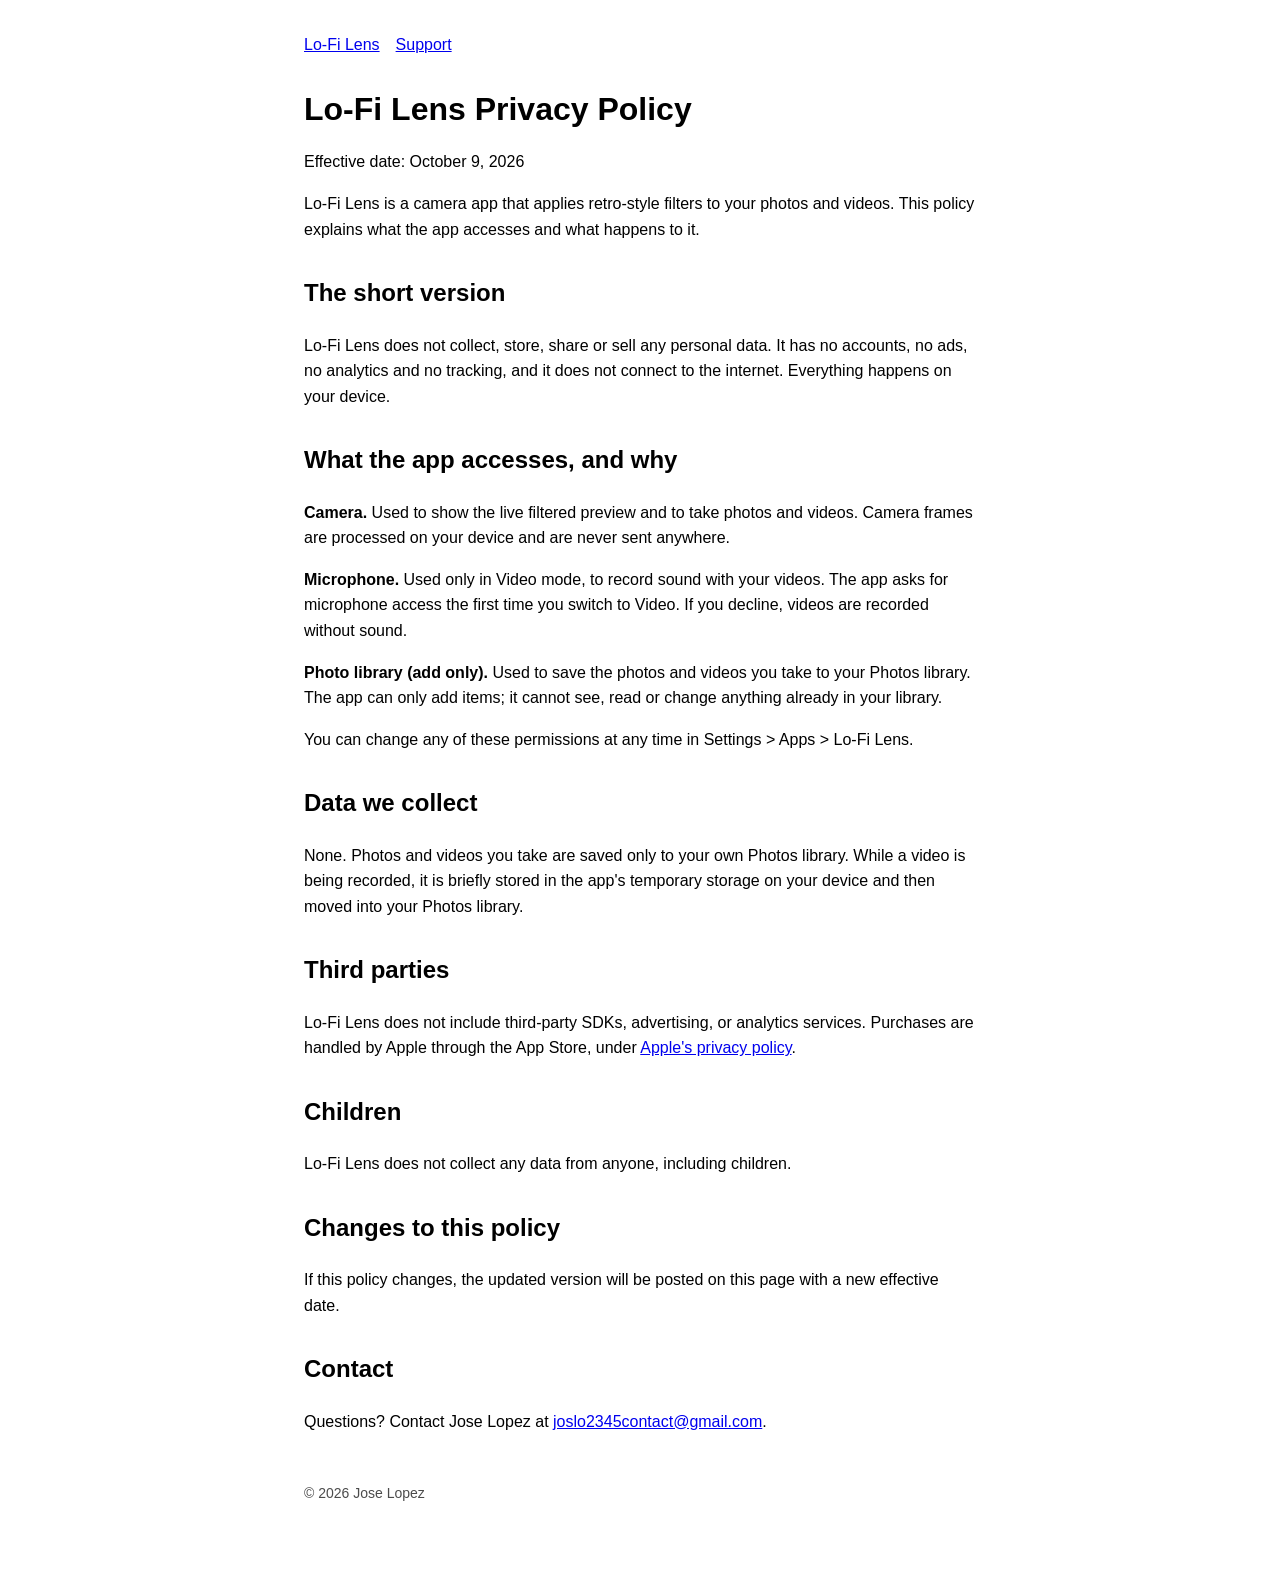
==== privacy/index.html @ a7b00af8 "Add Lo-Fi Lens home, privacy policy and support pages Co-Authored-By: Claude Opus 5.5 <noreply@anthr" ====
<!DOCTYPE html>
<html lang="en">
<head>
  <meta charset="utf-8">
  <meta name="viewport" content="width=device-width, initial-scale=1">
  <title>Privacy Policy – Lo-Fi Lens</title>
  <link rel="stylesheet" href="../style.css">
</head>
<body>
  <nav><a href="../">Lo-Fi Lens</a><a href="../support/">Support</a></nav>

  <h1>Lo-Fi Lens Privacy Policy</h1>
  <p>Effective date: October 9, 2026</p>

  <p>Lo-Fi Lens is a camera app that applies retro-style filters to your photos and videos.
  This policy explains what the app accesses and what happens to it.</p>

  <h2>The short version</h2>
  <p>Lo-Fi Lens does not collect, store, share or sell any personal data. It has no accounts,
  no ads, no analytics and no tracking, and it does not connect to the internet. Everything
  happens on your device.</p>

  <h2>What the app accesses, and why</h2>
  <p><strong>Camera.</strong> Used to show the live filtered preview and to take photos and
  videos. Camera frames are processed on your device and are never sent anywhere.</p>
  <p><strong>Microphone.</strong> Used only in Video mode, to record sound with your videos.
  The app asks for microphone access the first time you switch to Video. If you decline,
  videos are recorded without sound.</p>
  <p><strong>Photo library (add only).</strong> Used to save the photos and videos you take to
  your Photos library. The app can only add items; it cannot see, read or change anything
  already in your library.</p>
  <p>You can change any of these permissions at any time in Settings &gt; Apps &gt; Lo-Fi Lens.</p>

  <h2>Data we collect</h2>
  <p>None. Photos and videos you take are saved only to your own Photos library. While a video
  is being recorded, it is briefly stored in the app's temporary storage on your device and
  then moved into your Photos library.</p>

  <h2>Third parties</h2>
  <p>Lo-Fi Lens does not include third-party SDKs, advertising, or analytics services.
  Purchases are handled by Apple through the App Store, under
  <a href="https://www.apple.com/legal/privacy/">Apple's privacy policy</a>.</p>

  <h2>Children</h2>
  <p>Lo-Fi Lens does not collect any data from anyone, including children.</p>

  <h2>Changes to this policy</h2>
  <p>If this policy changes, the updated version will be posted on this page with a new
  effective date.</p>

  <h2>Contact</h2>
  <p>Questions? Contact Jose Lopez at
  <a href="mailto:joslo2345contact@gmail.com">joslo2345contact@gmail.com</a>.</p>

  <footer>© 2026 Jose Lopez</footer>
</body>
</html>
---- style.css ----
:root { color-scheme: light dark; }
body {
  font-family: -apple-system, BlinkMacSystemFont, "Helvetica Neue", Arial, sans-serif;
  line-height: 1.6;
  max-width: 42rem;
  margin: 0 auto;
  padding: 2rem 1.25rem 4rem;
}
h1 { line-height: 1.2; }
h2 { margin-top: 2rem; }
nav { margin-bottom: 2rem; }
nav a { margin-right: 1rem; }
footer { margin-top: 3rem; font-size: 0.875rem; opacity: 0.7; }
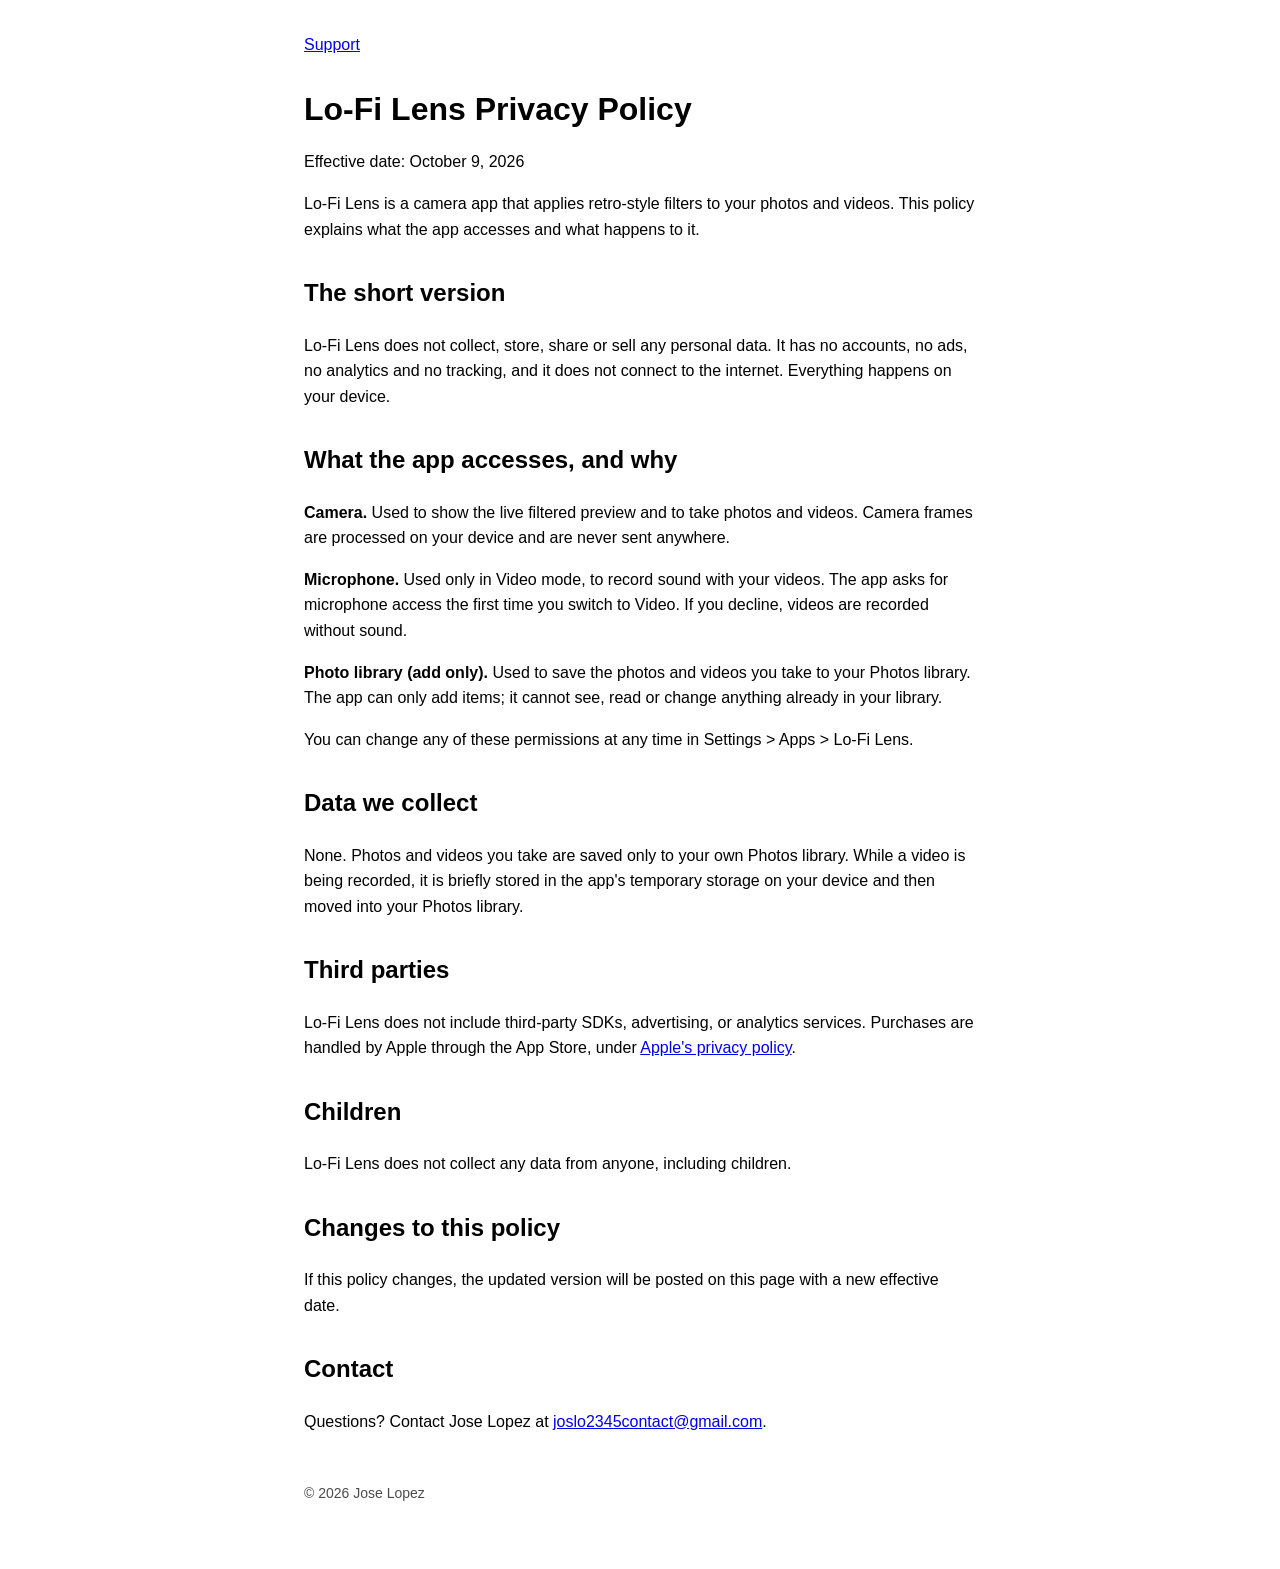
==== commit 609800a4: "Add a tip page linked only from the home page The privacy and support pages (the App Store listing's" ====
--- a/privacy/index.html
+++ b/privacy/index.html
@@ -7,7 +7,7 @@
   <link rel="stylesheet" href="../style.css">
 </head>
 <body>
-  <nav><a href="../">Lo-Fi Lens</a><a href="../support/">Support</a></nav>
+  <nav><a href="../support/">Support</a></nav>
 
   <h1>Lo-Fi Lens Privacy Policy</h1>
   <p>Effective date: October 9, 2026</p>
--- a/style.css
+++ b/style.css
@@ -11,3 +11,12 @@
 nav { margin-bottom: 2rem; }
 nav a { margin-right: 1rem; }
 footer { margin-top: 3rem; font-size: 0.875rem; opacity: 0.7; }
+.button {
+  display: inline-block;
+  padding: 0.6rem 1.2rem;
+  border-radius: 999px;
+  background: #29abe0;
+  color: #fff;
+  font-weight: 600;
+  text-decoration: none;
+}
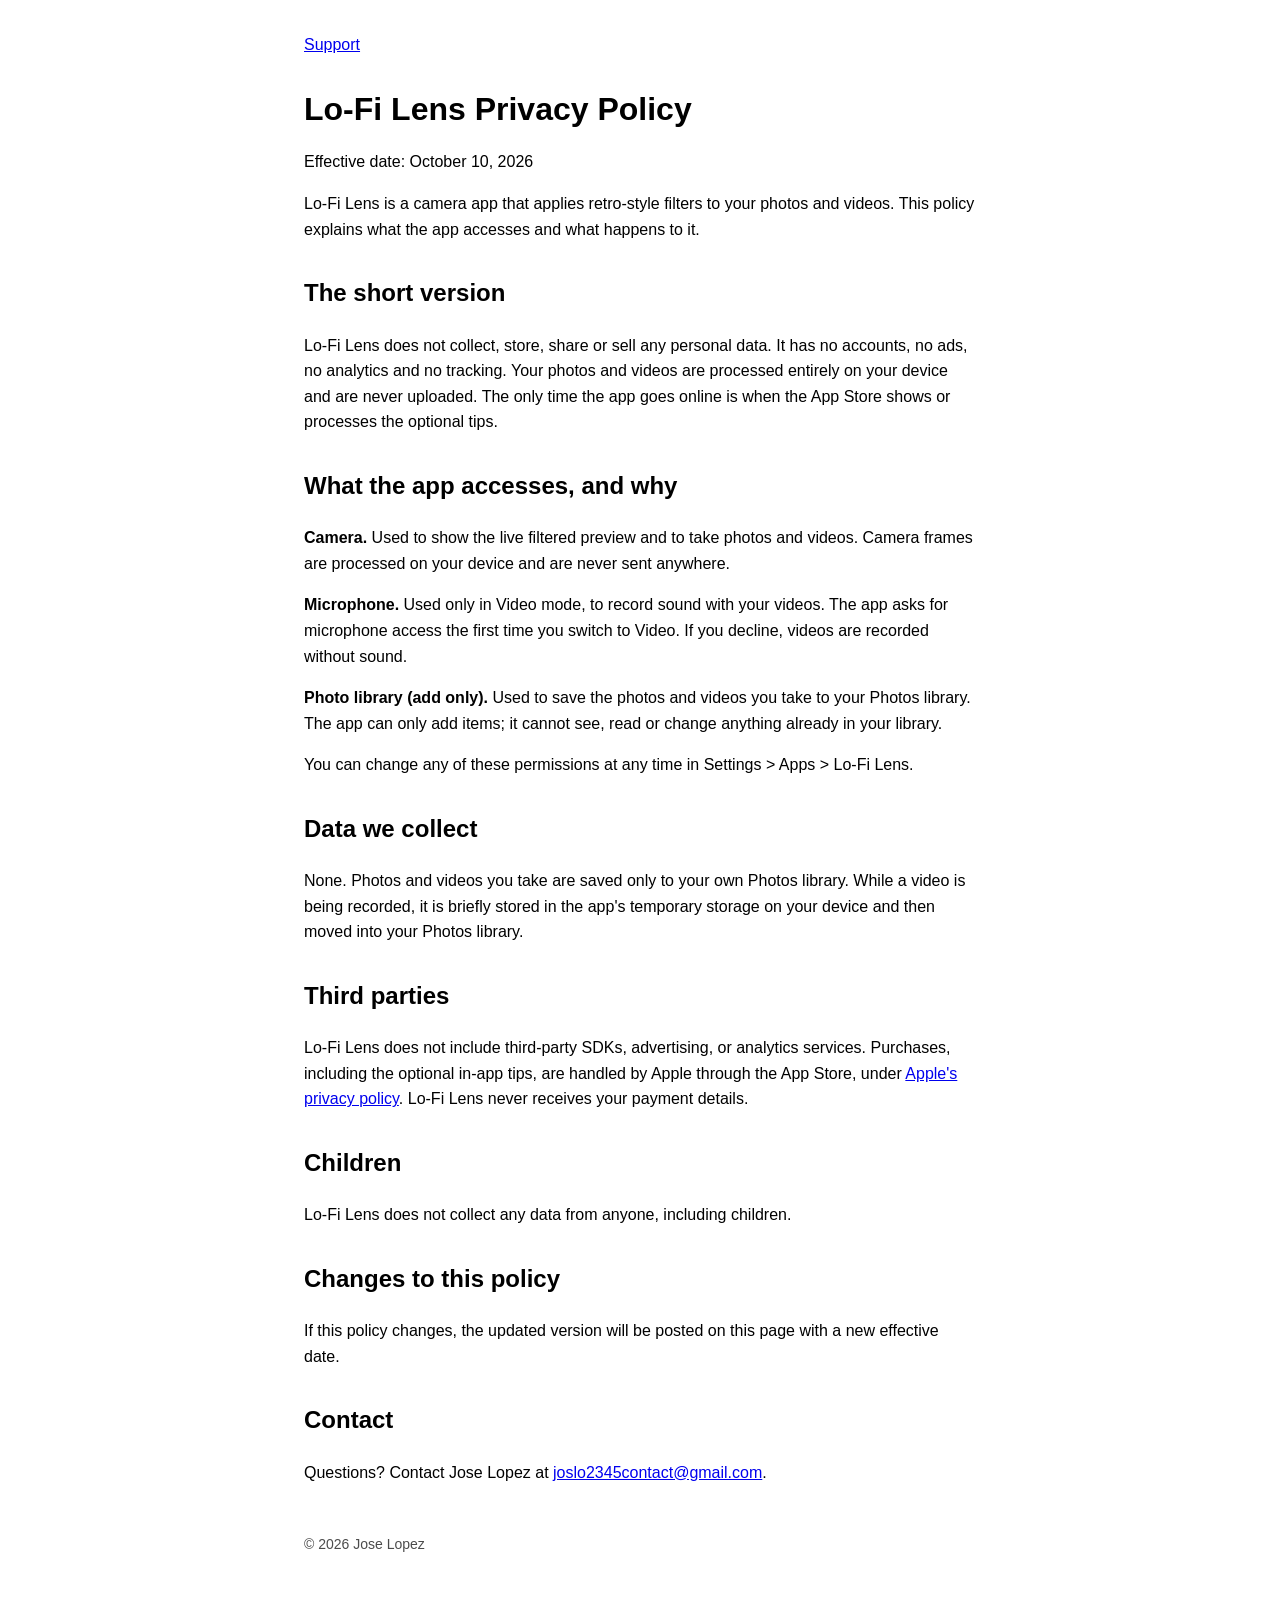
==== commit 22df73a6: "Mention the optional in-app tips in the privacy policy The app now goes online only when the App Sto" ====
--- a/privacy/index.html
+++ b/privacy/index.html
@@ -10,15 +10,16 @@
   <nav><a href="../support/">Support</a></nav>
 
   <h1>Lo-Fi Lens Privacy Policy</h1>
-  <p>Effective date: October 9, 2026</p>
+  <p>Effective date: October 10, 2026</p>
 
   <p>Lo-Fi Lens is a camera app that applies retro-style filters to your photos and videos.
   This policy explains what the app accesses and what happens to it.</p>
 
   <h2>The short version</h2>
   <p>Lo-Fi Lens does not collect, store, share or sell any personal data. It has no accounts,
-  no ads, no analytics and no tracking, and it does not connect to the internet. Everything
-  happens on your device.</p>
+  no ads, no analytics and no tracking. Your photos and videos are processed entirely on your
+  device and are never uploaded. The only time the app goes online is when the App Store
+  shows or processes the optional tips.</p>
 
   <h2>What the app accesses, and why</h2>
   <p><strong>Camera.</strong> Used to show the live filtered preview and to take photos and
@@ -38,8 +39,9 @@
 
   <h2>Third parties</h2>
   <p>Lo-Fi Lens does not include third-party SDKs, advertising, or analytics services.
-  Purchases are handled by Apple through the App Store, under
-  <a href="https://www.apple.com/legal/privacy/">Apple's privacy policy</a>.</p>
+  Purchases, including the optional in-app tips, are handled by Apple through the App Store,
+  under <a href="https://www.apple.com/legal/privacy/">Apple's privacy policy</a>. Lo-Fi Lens
+  never receives your payment details.</p>
 
   <h2>Children</h2>
   <p>Lo-Fi Lens does not collect any data from anyone, including children.</p>
